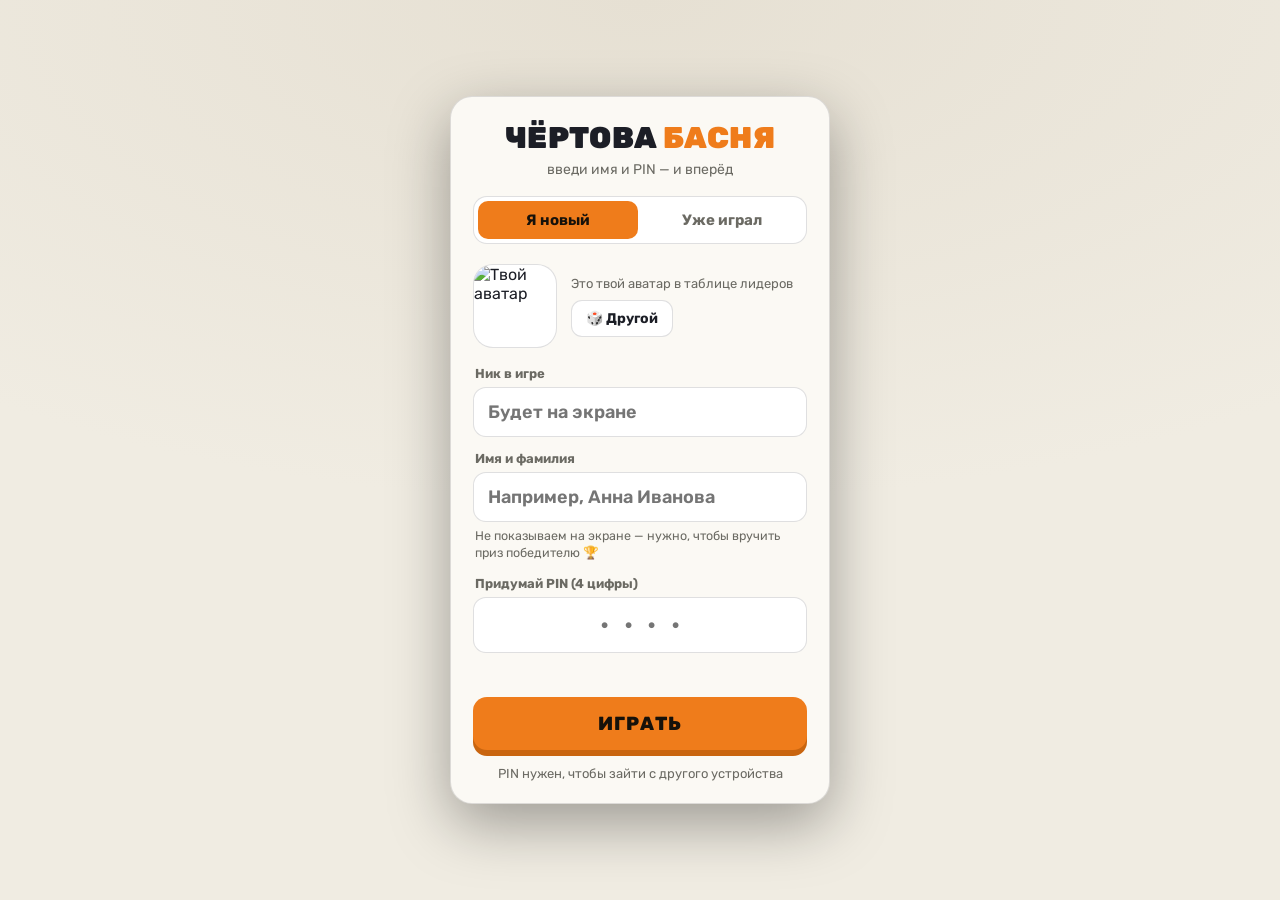
==== index.html @ c21a727c "67" ====
<!DOCTYPE html>
<html lang="ru" data-theme="dark">
<head>
<meta charset="UTF-8" />
<meta name="viewport" content="width=device-width, initial-scale=1.0, maximum-scale=1.0, user-scalable=no, viewport-fit=cover" />
<meta name="theme-color" content="#14161d" />
<title>EVOLET | НОВАТОРЫ</title>
<script>
  // not signed in -> go to the sign-up page before anything renders
  try { if (!localStorage.getItem("cb_token")) location.replace("join.html"); } catch (e) { location.replace("join.html"); }
</script>
<link rel="preconnect" href="https://fonts.googleapis.com" />
<link rel="preconnect" href="https://fonts.gstatic.com" crossorigin />
<link href="https://fonts.googleapis.com/css2?family=Rubik:ital,wght@0,400;0,500;0,600;0,700;0,800;0,900;1,400&display=swap" rel="stylesheet" />
<link rel="stylesheet" href="style.css" />
</head>
<body>
<!-- TOP CONTROL BAR (always visible) -->
<div id="topbar">
  <button id="btn-theme" class="ic-btn" aria-label="Сменить тему"><span id="ic-theme"></span></button>
  <button id="btn-mute" class="ic-btn" aria-label="Звук"><span id="ic-mute"></span></button>
  <button id="btn-fs" class="ic-btn" aria-label="Полный экран"><span id="ic-fs"></span></button>
</div>

<div id="stage">
  <canvas id="game" width="960" height="540"></canvas>

  <!-- HUD -->
  <div id="hud" class="hidden">
    <div class="hud-left">
      <span id="hud-levelnum" class="pill">1</span>
      <span id="hud-levelname">ТУТ НИЧЕГО НЕТ</span>
      <span id="hud-practice" class="tag hidden">тренировка</span>
    </div>
    <div class="hud-right">
      <span class="skull">&#9760;</span><span id="hud-deaths">0</span>
      <span class="hint">R&nbsp;заново</span>
    </div>
  </div>

  <!-- MENU -->
  <div id="menu">
    <div class="menu-inner">
      <div class="me-card">
        <img id="me-avatar" alt="" width="40" height="40" />
        <div class="me-text">
          <span id="me-name">…</span>
          <span class="me-sub">пройдено <b id="me-levels">0/30</b></span>
        </div>
        <button id="logout-btn" class="link-btn">выйти</button>
      </div>
      <div class="devil-face">
        <div class="horn left"></div>
        <div class="horn right"></div>
        <div class="face">
          <div class="eye l"></div>
          <div class="eye r"></div>
          <div class="grin"></div>
        </div>
      </div>
      <h1 class="title"><span class="t-fable">LEVEL</span><span class="t-devil">DEVIL</span></h1>
      <p class="subtitle">милая спокойная игра. честно. <span class="wink">;)</span></p>
      <button id="play-btn">ИГРАТЬ</button>
      <div class="grid-label">уровни</div>
      <div id="level-grid"></div>
      <p class="menu-deaths">всего смертей: <span id="menu-deaths">0</span> &nbsp;·&nbsp; <a href="tv.html" class="lb-link">таблица лидеров →</a></p>
      <p class="controls-hint" id="controls-hint"></p>
    </div>
  </div>

  <!-- END SCREEN -->
  <div id="end-screen" class="hidden">
    <div class="menu-inner">
      <h1 class="end-title">ТЫ ОБЫГРАЛ<br>МЕНЯ</h1>
      <p class="end-sub">...на этот раз.</p>
      <p class="end-stats">смертей: <span id="end-deaths">0</span>. <span id="end-roast"></span></p>
      <button id="end-menu-btn">В МЕНЮ</button>
    </div>
  </div>
</div>

<!-- TOUCH CONTROLS (mobile only) -->
<div id="touch-controls" class="hidden">
  <div class="tc-group tc-move">
    <button id="tc-left" class="tc-btn" aria-label="Влево">
      <svg viewBox="0 0 24 24" width="30" height="30"><path d="M15 5 L7 12 L15 19" fill="none" stroke="currentColor" stroke-width="3.2" stroke-linecap="round" stroke-linejoin="round"/></svg>
    </button>
    <button id="tc-right" class="tc-btn" aria-label="Вправо">
      <svg viewBox="0 0 24 24" width="30" height="30"><path d="M9 5 L17 12 L9 19" fill="none" stroke="currentColor" stroke-width="3.2" stroke-linecap="round" stroke-linejoin="round"/></svg>
    </button>
  </div>
  <div class="tc-group tc-actions">
    <button id="tc-menu" class="tc-btn tc-small" aria-label="Меню">
      <svg viewBox="0 0 24 24" width="20" height="20"><path d="M5 7h14M5 12h14M5 17h14" fill="none" stroke="currentColor" stroke-width="2.6" stroke-linecap="round"/></svg>
    </button>
    <button id="tc-restart" class="tc-btn tc-small" aria-label="Начать уровень заново">
      <svg viewBox="0 0 24 24" width="20" height="20"><path d="M4 12 a8 8 0 1 1 2.4 5.7 M4 12 V6 M4 12 H10" fill="none" stroke="currentColor" stroke-width="2.6" stroke-linecap="round" stroke-linejoin="round"/></svg>
    </button>
    <button id="tc-jump" class="tc-btn tc-jump" aria-label="Прыжок">
      <svg viewBox="0 0 24 24" width="34" height="34"><path d="M5 15 L12 7 L19 15" fill="none" stroke="currentColor" stroke-width="3.2" stroke-linecap="round" stroke-linejoin="round"/></svg>
    </button>
  </div>
</div>

<!-- portrait rotate hint -->
<div id="rotate-hint">↻ поверни телефон — так удобнее</div>

<script type="importmap">
{
  "imports": {
    "@vercel/analytics": "https://esm.sh/@vercel/analytics@2.0.1"
  }
}
</script>
<script type="module" src="analytics.js"></script>
<script src="api.js"></script>
<script src="game.js"></script>
</body>
</html>
---- style.css ----
/* ============================================================
   FABLEDEVIL — styles. clean, themeable, mobile-first.
   ============================================================ */

:root,
[data-theme="dark"] {
  --bg: #0f1116;
  --bg2: #181b23;
  --stage: #0c0e13;
  --fg: #ece8df;
  --muted: #9a978e;
  --line: rgba(236, 232, 223, 0.12);
  --panel: rgba(24, 27, 35, 0.66);
  --glass: rgba(22, 25, 32, 0.72);
  --accent: #ffb24d;
  --accent-press: #d98a26;
  --danger: #ff5d52;
  --shadow: 0 18px 50px rgba(0, 0, 0, 0.5);
}

[data-theme="light"] {
  --bg: #f0ece2;
  --bg2: #e6e0d3;
  --stage: #efe9dd;
  --fg: #1c1e26;
  --muted: #6b6a63;
  --line: rgba(28, 30, 38, 0.1);
  --panel: rgba(255, 255, 255, 0.72);
  --glass: rgba(255, 255, 255, 0.7);
  --accent: #ef7c1b;
  --accent-press: #c9650f;
  --danger: #e5463c;
  --shadow: 0 18px 50px rgba(90, 70, 45, 0.18);
}

* { box-sizing: border-box; -webkit-tap-highlight-color: transparent; }

html, body {
  margin: 0;
  padding: 0;
  height: 100%;
  overflow: hidden;
  background: var(--stage);
  font-family: "Rubik", system-ui, -apple-system, "Segoe UI", sans-serif;
  color: var(--fg);
  transition: background 0.35s ease, color 0.35s ease;
}

body {
  display: flex;
  align-items: center;
  justify-content: center;
  min-height: 100dvh;
  background:
    radial-gradient(ellipse 120% 90% at 50% 0%, var(--bg2) 0%, var(--bg) 60%, var(--stage) 100%);
}

#stage {
  position: relative;
  display: flex;
  align-items: center;
  justify-content: center;
  width: 100%;
  height: 100dvh;
}

canvas#game {
  display: block;
  background: var(--bg);
  border-radius: 14px;
  box-shadow: var(--shadow);
  image-rendering: -webkit-optimize-contrast;
  touch-action: none;
}
@media (pointer: coarse) {
  canvas#game { border-radius: 0; box-shadow: none; }
}

.hidden { display: none !important; }

/* ---------------------------------------------------------------- topbar */
#topbar {
  position: fixed;
  top: max(12px, env(safe-area-inset-top));
  right: max(12px, env(safe-area-inset-right));
  z-index: 40;
  display: flex;
  gap: 8px;
}
.ic-btn {
  width: 40px;
  height: 40px;
  display: grid;
  place-items: center;
  border: 1px solid var(--line);
  border-radius: 11px;
  background: var(--glass);
  backdrop-filter: blur(10px);
  -webkit-backdrop-filter: blur(10px);
  color: var(--fg);
  cursor: pointer;
  transition: transform 0.12s ease, background 0.2s ease, border-color 0.2s ease;
}
.ic-btn:hover { border-color: var(--accent); color: var(--accent); }
.ic-btn:active { transform: scale(0.9); }

/* ---------------------------------------------------------------- HUD */
#hud {
  position: absolute;
  display: flex;
  align-items: flex-start;
  justify-content: space-between;
  padding: 14px 18px;
  pointer-events: none;
  font-weight: 700;
  z-index: 5;
}
.hud-left { display: flex; align-items: center; gap: 12px; }
.pill {
  display: inline-grid;
  place-items: center;
  min-width: 30px;
  height: 30px;
  padding: 0 8px;
  border-radius: 9px;
  background: var(--accent);
  color: #16110a;
  font-weight: 800;
  font-size: 15px;
}
#hud-levelname {
  font-size: 15px;
  letter-spacing: 0.08em;
  color: var(--fg);
  text-transform: uppercase;
  opacity: 0.85;
}
.hud-right { display: flex; align-items: center; gap: 8px; font-size: 15px; }
.skull { font-size: 18px; opacity: 0.8; }
.hint {
  margin-left: 10px;
  font-size: 11px;
  font-weight: 600;
  letter-spacing: 0.06em;
  color: var(--muted);
  text-transform: uppercase;
}

/* ---------------------------------------------------------------- overlays (menu / end) */
#menu, #end-screen {
  position: absolute;
  display: flex;
  align-items: center;
  justify-content: center;
  border-radius: 14px;
  overflow: hidden;
  z-index: 10;
  background:
    radial-gradient(ellipse 90% 70% at 50% 18%, var(--bg2) 0%, var(--bg) 62%, var(--stage) 100%);
  animation: fade 0.4s ease;
}
@media (pointer: coarse) { #menu, #end-screen { border-radius: 0; } }
@keyframes fade { from { opacity: 0; } to { opacity: 1; } }

.menu-inner {
  width: 100%;
  height: 100%;
  display: flex;
  flex-direction: column;
  align-items: center;
  justify-content: center;
  padding: 4% 6%;
  text-align: center;
  overflow-y: auto;
}

/* devil face */
.devil-face { position: relative; width: 84px; height: 70px; margin-bottom: 10px; animation: bob 3s ease-in-out infinite; }
@keyframes bob { 0%, 100% { transform: translateY(0) rotate(-1.5deg); } 50% { transform: translateY(-7px) rotate(1.5deg); } }
.face {
  position: absolute;
  bottom: 0;
  left: 8px;
  width: 68px;
  height: 60px;
  background: var(--accent);
  border-radius: 50% 50% 46% 46%;
}
.horn {
  position: absolute;
  top: -8px;
  width: 0; height: 0;
  border-left: 11px solid transparent;
  border-right: 11px solid transparent;
  border-bottom: 22px solid var(--accent);
}
.horn.left { left: 6px; transform: rotate(-22deg); }
.horn.right { right: 6px; transform: rotate(22deg); }
.eye {
  position: absolute;
  top: 22px;
  width: 11px; height: 14px;
  background: #14110b;
  border-radius: 50%;
}
.eye.l { left: 18px; }
.eye.r { right: 18px; }
.grin {
  position: absolute;
  bottom: 13px;
  left: 50%;
  transform: translateX(-50%);
  width: 34px; height: 17px;
  border-bottom: 4px solid #14110b;
  border-radius: 0 0 18px 18px;
}

/* title */
.title {
  margin: 4px 0 6px;
  font-size: clamp(38px, 8vw, 76px);
  font-weight: 900;
  letter-spacing: 0.02em;
  line-height: 0.95;
  display: flex;
  flex-wrap: wrap;
  justify-content: center;
  column-gap: 0.22em;
}
.t-fable { color: var(--fg); }
.t-devil { color: var(--accent); }
.subtitle {
  margin: 0 0 22px;
  color: var(--muted);
  font-size: clamp(13px, 2.6vw, 16px);
  font-weight: 500;
}
.wink { color: var(--accent); font-weight: 800; }

button#play-btn, button#end-menu-btn {
  font-family: inherit;
  font-size: 19px;
  font-weight: 800;
  letter-spacing: 0.08em;
  color: #16110a;
  background: var(--accent);
  border: none;
  border-radius: 13px;
  padding: 14px 50px;
  cursor: pointer;
  box-shadow: 0 8px 0 var(--accent-press);
  transition: transform 0.1s ease, box-shadow 0.1s ease, filter 0.2s ease;
}
button#play-btn:hover, button#end-menu-btn:hover { filter: brightness(1.06); }
button#play-btn:active, button#end-menu-btn:active {
  transform: translateY(6px);
  box-shadow: 0 2px 0 var(--accent-press);
}

.grid-label {
  margin: 26px 0 10px;
  font-size: 11px;
  letter-spacing: 0.22em;
  text-transform: uppercase;
  color: var(--muted);
}

/* level grid (handles 30+ levels) */
#level-grid {
  display: grid;
  grid-template-columns: repeat(10, 1fr);
  gap: 8px;
  width: min(440px, 88%);
}
#level-grid button {
  aspect-ratio: 1;
  display: grid;
  place-items: center;
  font-family: inherit;
  font-size: 14px;
  font-weight: 700;
  color: var(--fg);
  background: var(--panel);
  border: 1px solid var(--line);
  border-radius: 9px;
  cursor: pointer;
  transition: transform 0.1s ease, border-color 0.15s ease, background 0.15s ease;
}
#level-grid button:hover:not(:disabled) { border-color: var(--accent); transform: translateY(-2px); }
#level-grid button:disabled { opacity: 0.32; cursor: not-allowed; }
#level-grid button.done {
  background: var(--accent);
  border-color: var(--accent);
  color: #16110a;
}

.menu-deaths { margin: 22px 0 4px; color: var(--muted); font-size: 13px; font-weight: 600; }
.controls-hint { margin: 4px 0 0; color: var(--muted); font-size: 12px; opacity: 0.7; }

/* end screen */
.end-title {
  font-size: clamp(40px, 9vw, 80px);
  font-weight: 900;
  line-height: 0.9;
  margin: 0 0 10px;
  color: var(--accent);
}
.end-sub { color: var(--muted); font-size: 18px; margin: 0 0 18px; }
.end-stats { color: var(--fg); font-size: 15px; max-width: 420px; margin: 0 0 26px; line-height: 1.5; }

/* ---------------------------------------------------------------- touch controls (float over canvas) */
#touch-controls {
  position: fixed;
  inset: 0;
  z-index: 30;
  pointer-events: none;
  display: flex;
  align-items: flex-end;
  justify-content: space-between;
  padding: 0 max(20px, env(safe-area-inset-left)) max(24px, env(safe-area-inset-bottom));
}
.tc-group { display: flex; align-items: flex-end; gap: 16px; pointer-events: none; }
.tc-actions { align-items: center; }
.tc-btn {
  pointer-events: auto;
  display: grid;
  place-items: center;
  width: 66px; height: 66px;
  border-radius: 50%;
  border: 1.5px solid var(--line);
  background: var(--glass);
  backdrop-filter: blur(8px);
  -webkit-backdrop-filter: blur(8px);
  color: var(--fg);
  touch-action: none;
  user-select: none;
  transition: transform 0.08s ease, background 0.12s ease, color 0.12s ease;
}
.tc-btn.held, .tc-btn:active {
  background: var(--accent);
  color: #16110a;
  border-color: var(--accent);
  transform: scale(0.93);
}
.tc-jump { width: 82px; height: 82px; }
.tc-small { width: 50px; height: 50px; opacity: 0.85; }

/* rotate hint */
#rotate-hint {
  position: fixed;
  bottom: 96px;
  left: 50%;
  transform: translateX(-50%);
  z-index: 35;
  padding: 8px 16px;
  font-size: 12px;
  font-weight: 600;
  letter-spacing: 0.04em;
  color: var(--fg);
  background: var(--glass);
  border: 1px solid var(--line);
  border-radius: 999px;
  backdrop-filter: blur(8px);
  -webkit-backdrop-filter: blur(8px);
  display: none;
  pointer-events: none;
  animation: pulse 2.4s ease-in-out infinite;
}
#rotate-hint.show { display: block; }
@keyframes pulse { 0%, 100% { opacity: 0.5; } 50% { opacity: 1; } }

/* small screens: tighten the level grid */
@media (max-width: 540px) {
  #level-grid { grid-template-columns: repeat(6, 1fr); width: min(330px, 90%); gap: 7px; }
  .devil-face { transform: scale(0.85); }
}
@media (max-height: 560px) and (pointer: coarse) {
  .grid-label, #level-grid, .menu-deaths, .controls-hint { display: none; }
  .subtitle { margin-bottom: 14px; }
}

/* ---------------------------------------------------------------- player card / account */
.me-card {
  position: absolute;
  top: 14px;
  left: 14px;
  display: flex;
  align-items: center;
  gap: 10px;
  padding: 6px 12px 6px 6px;
  border: 1px solid var(--line);
  border-radius: 14px;
  background: var(--panel);
  text-align: left;
}
.me-card img { width: 40px; height: 40px; border-radius: 10px; background: var(--bg2); }
.me-text { display: flex; flex-direction: column; line-height: 1.15; }
#me-name { font-weight: 800; font-size: 15px; max-width: 160px; overflow: hidden; text-overflow: ellipsis; white-space: nowrap; }
.me-sub { font-size: 12px; color: var(--muted); }
.me-sub b { color: var(--accent); }
.link-btn {
  margin-left: 6px;
  font: inherit;
  font-size: 12px;
  font-weight: 600;
  color: var(--muted);
  background: none;
  border: 1px solid var(--line);
  border-radius: 8px;
  padding: 4px 8px;
  cursor: pointer;
}
.link-btn:hover { color: var(--danger); border-color: var(--danger); }
.lb-link { color: var(--accent); text-decoration: none; font-weight: 700; }
.lb-link:hover { text-decoration: underline; }
.tag {
  padding: 3px 8px;
  border-radius: 7px;
  font-size: 11px;
  font-weight: 700;
  letter-spacing: 0.06em;
  text-transform: uppercase;
  color: var(--muted);
  border: 1px solid var(--line);
}
#level-grid button.current { border-color: var(--accent); color: var(--accent); }

/* keyboard / gamepad focus ring */
#menu button:focus-visible, #end-screen button:focus-visible,
#menu button:focus, #end-screen button:focus {
  outline: 3px solid var(--fg);
  outline-offset: 3px;
}
body:not(.pad-nav) #menu button:focus:not(:focus-visible) { outline: none; }

@media (max-width: 540px) {
  .me-card { top: 10px; left: 10px; }
  #me-name { max-width: 110px; }
}
@media (max-height: 560px) and (pointer: coarse) {
  .me-card { padding: 4px 8px 4px 4px; }
  .me-card img { width: 30px; height: 30px; }
}
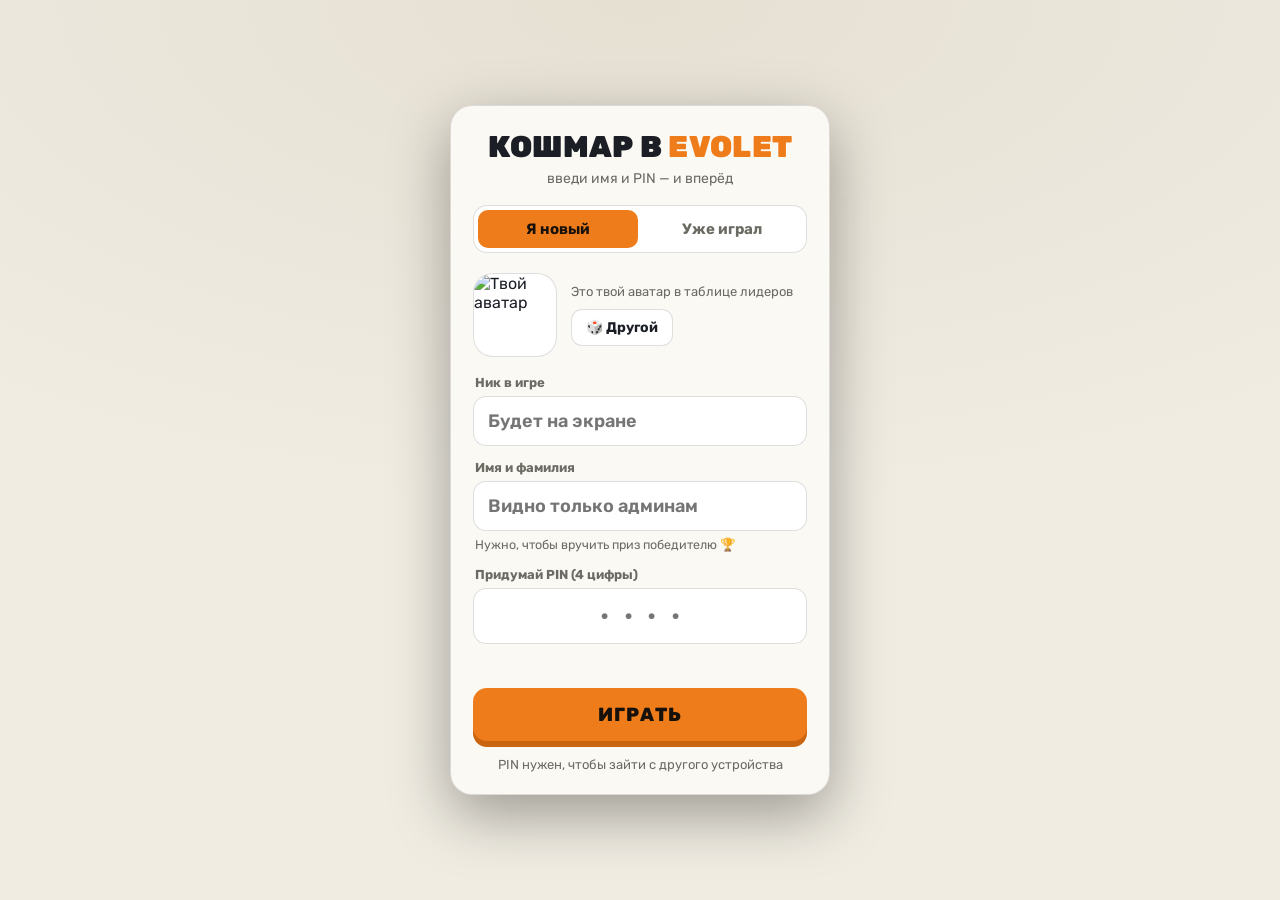
==== commit 55d9d13f: "fix some texts" ====
--- a/index.html
+++ b/index.html
@@ -4,7 +4,7 @@
 <meta charset="UTF-8" />
 <meta name="viewport" content="width=device-width, initial-scale=1.0, maximum-scale=1.0, user-scalable=no, viewport-fit=cover" />
 <meta name="theme-color" content="#14161d" />
-<title>EVOLET | НОВАТОРЫ</title>
+<title>Новаторы Эволета</title>
 <script>
   // not signed in -> go to the sign-up page before anything renders
   try { if (!localStorage.getItem("cb_token")) location.replace("join.html"); } catch (e) { location.replace("join.html"); }
